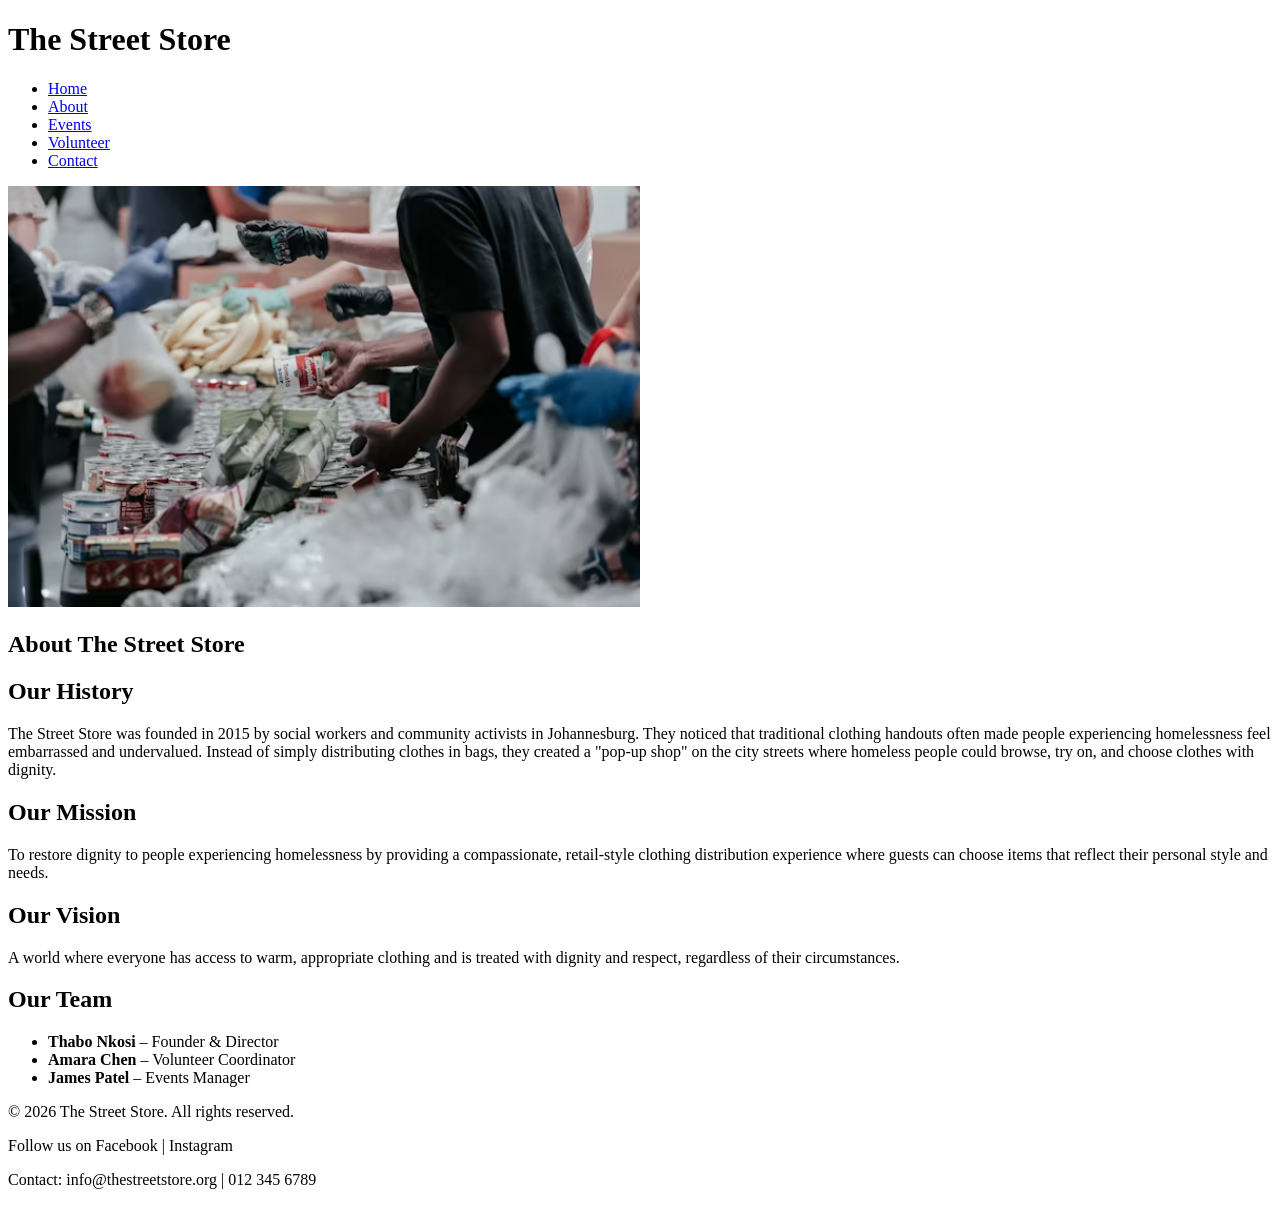
==== the street store/about us.html @ 60e5f22a "initial commit" ====
<!DOCTYPE html>
<html lang="en">
<head>
    <meta charset="UTF-8">
    <meta name="viewport" content="width=device-width, initial-scale=1.0">
    <title>Document</title>
</head>
<body>
     <header>
    <h1>The Street Store</h1>
    <nav>
        <ul>
            <li><a href="index.html">Home</a></li>
            <li><a href="about us.html">About</a></li>
            <li><a href="services.html">Events</a></li>
            <li><a href="enquiry.html">Volunteer</a></li>
            <li><a href="contact.html">Contact</a></li>
        </ul>
    </nav>
    </header>
    <main>

        <section>
            <img src="about.jpg" alt="Volunteers at The Street Store" width="50%">

            <h1>About The Street Store</h1>

            <h2>Our History</h2>
            <p>The Street Store was founded in 2015 by social workers and community activists in Johannesburg. 
                They noticed that traditional clothing handouts often made people experiencing homelessness feel embarrassed
                and undervalued. Instead of simply distributing clothes in bags, they created a "pop-up shop" on the city
                streets
                where homeless people could browse, try on, and choose clothes with dignity.</p>

     <h2>Our Mission</h2>
       <p>To restore dignity to people experiencing homelessness by providing a compassionate, retail-style clothing
            distribution experience where guests can choose items that reflect their personal style and needs.</p>

   <h2>Our Vision</h2>
            <p>A world where everyone has access to warm, appropriate clothing and is treated with dignity and respect,
                 regardless of their circumstances.</p>

            <h2>Our Team</h2>
            <ul>
                <li><strong>Thabo Nkosi</strong> – Founder & Director</li>
                <li><strong>Amara Chen</strong> – Volunteer Coordinator</li>
                <li><strong>James Patel</strong> – Events Manager</li>
            </ul>
        </section>

        </main>

    <footer>
        <p>&copy; 2026 The Street Store. All rights reserved.</p>
        <p>Follow us on Facebook | Instagram</p>
        <p>Contact: info@thestreetstore.org | 012 345 6789</p>
    </footer>
    
</body>
</html>
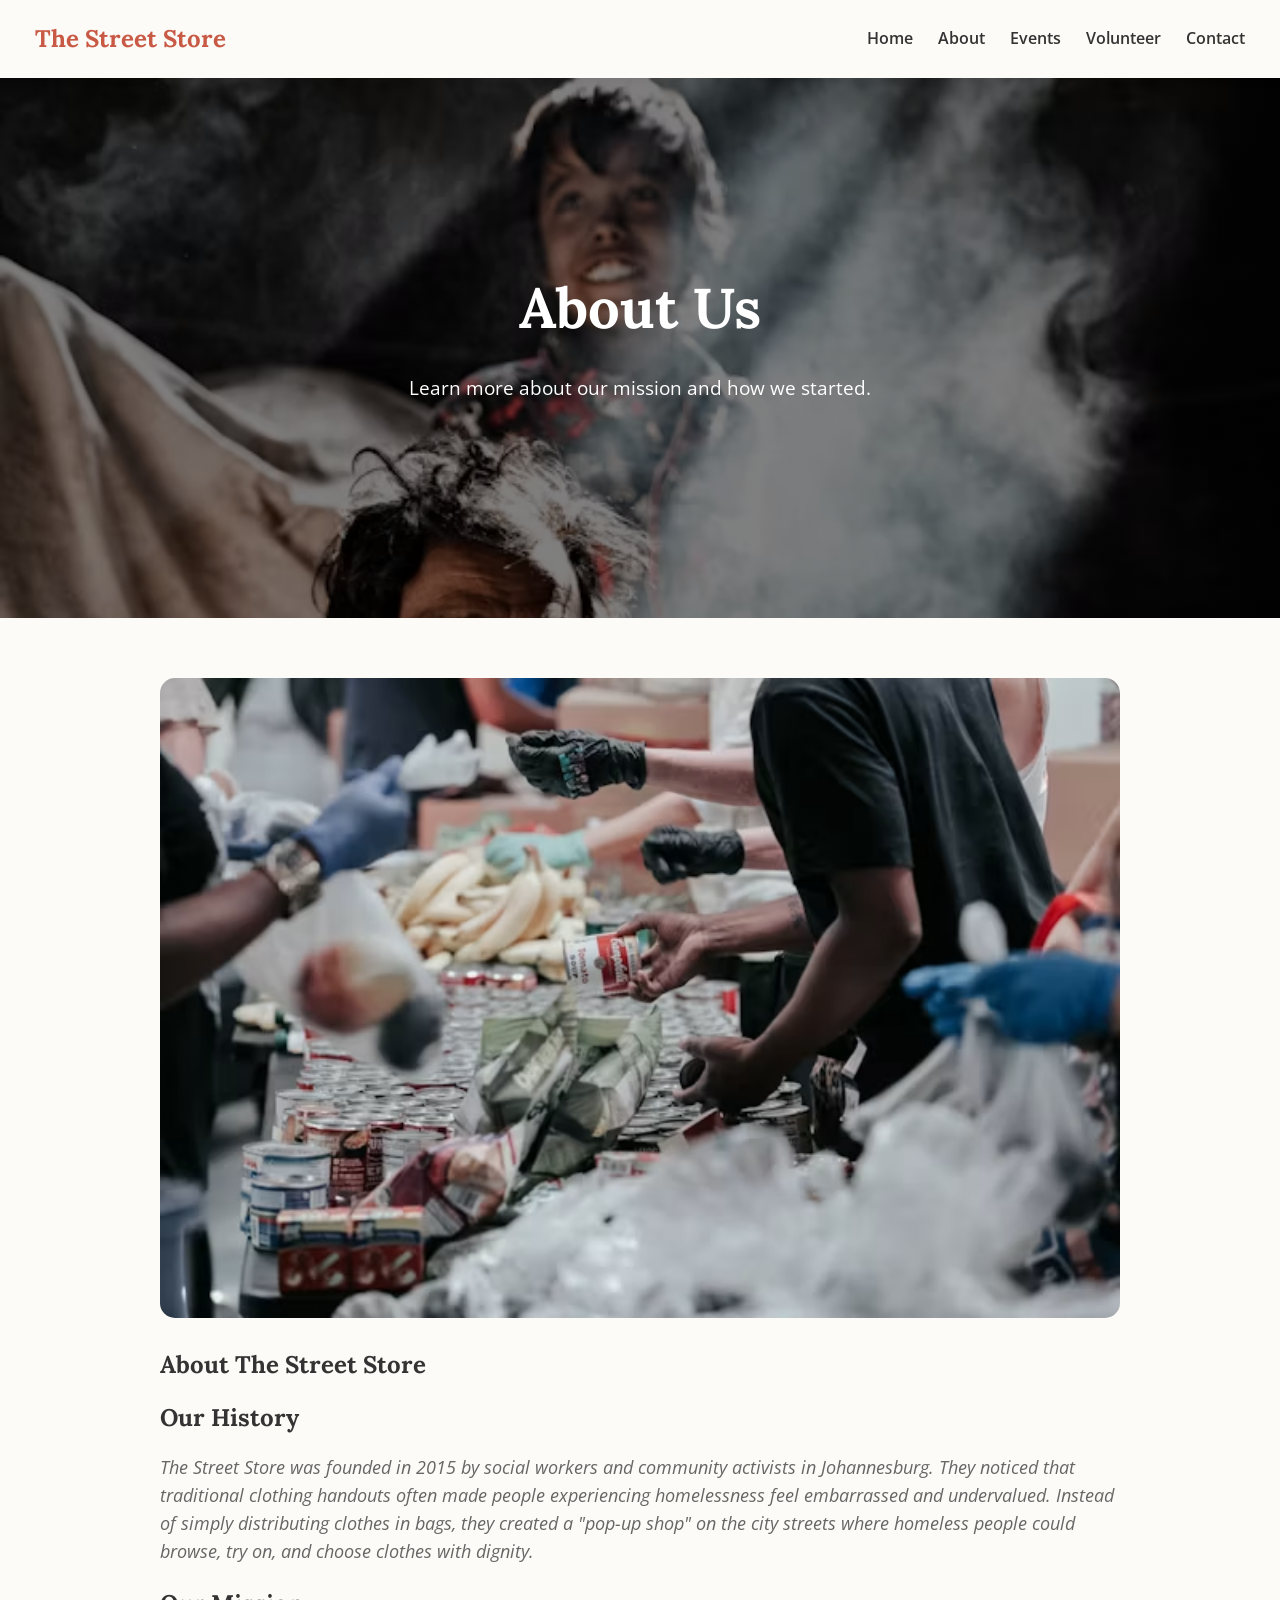
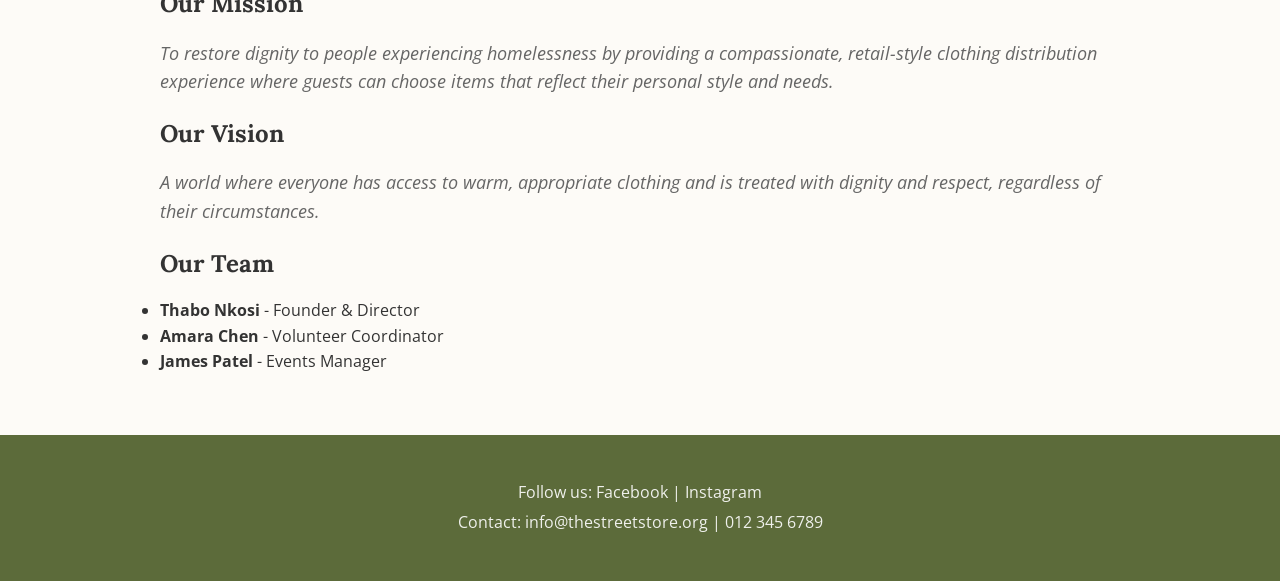
==== commit 4bb8a8d6: "Added README and final CSS files" ====
--- a/the street store/about us.html
+++ b/the street store/about us.html
@@ -3,12 +3,13 @@
 <head>
     <meta charset="UTF-8">
     <meta name="viewport" content="width=device-width, initial-scale=1.0">
-    <title>Document</title>
+    <title>About Us | The Street Store</title>
+    <link rel="stylesheet" href="styles.css">
 </head>
 <body>
-     <header>
-    <h1>The Street Store</h1>
+
     <nav>
+        <div class="logo">The Street Store</div>
         <ul>
             <li><a href="index.html">Home</a></li>
             <li><a href="about us.html">About</a></li>
@@ -17,44 +18,50 @@
             <li><a href="contact.html">Contact</a></li>
         </ul>
     </nav>
+
+    <header class="hero">
+        <div class="hero-content">
+            <h1>About Us</h1>
+            <p>Learn more about our mission and how we started.</p>
+        </div>
     </header>
+
     <main>
-
-        <section>
-            <img src="about.jpg" alt="Volunteers at The Street Store" width="50%">
-
-            <h1>About The Street Store</h1>
-
-            <h2>Our History</h2>
-            <p>The Street Store was founded in 2015 by social workers and community activists in Johannesburg. 
-                They noticed that traditional clothing handouts often made people experiencing homelessness feel embarrassed
-                and undervalued. Instead of simply distributing clothes in bags, they created a "pop-up shop" on the city
-                streets
-                where homeless people could browse, try on, and choose clothes with dignity.</p>
-
-     <h2>Our Mission</h2>
-       <p>To restore dignity to people experiencing homelessness by providing a compassionate, retail-style clothing
-            distribution experience where guests can choose items that reflect their personal style and needs.</p>
-
-   <h2>Our Vision</h2>
-            <p>A world where everyone has access to warm, appropriate clothing and is treated with dignity and respect,
+        <section class="story">
+            <div class="story-text">
+                <img src="about.jpg" alt="Volunteers at The Street Store" style="width: 100%; border-radius: 15px; margin-bottom: 20px;">
+                
+                <h1>About The Street Store</h1>
+                
+                <h2>Our History</h2>
+                <p>The Street Store was founded in 2015 by social workers and community activists in Johannesburg. 
+                They noticed that traditional clothing handouts often made people experiencing homelessness feel embarrassed and undervalued. 
+                Instead of simply distributing clothes in bags, they created a "pop-up shop" on the city streets where homeless people could browse, 
+                try on, and choose clothes with dignity.</p>
+                
+                <h2>Our Mission</h2>
+                <p>To restore dignity to people experiencing homelessness by providing a compassionate,
+                 retail-style clothing distribution experience where guests can choose items that reflect
+                  their personal style and needs.</p>
+                
+                <h2>Our Vision</h2>
+                <p>A world where everyone has access to warm, appropriate clothing and is treated with dignity and respect,
                  regardless of their circumstances.</p>
-
-            <h2>Our Team</h2>
-            <ul>
-                <li><strong>Thabo Nkosi</strong> – Founder & Director</li>
-                <li><strong>Amara Chen</strong> – Volunteer Coordinator</li>
-                <li><strong>James Patel</strong> – Events Manager</li>
-            </ul>
+                
+                <h2>Our Team</h2>
+                <ul>
+                    <li><strong>Thabo Nkosi</strong> - Founder & Director</li>
+                    <li><strong>Amara Chen</strong> - Volunteer Coordinator</li>
+                    <li><strong>James Patel</strong> - Events Manager</li>
+                </ul>
+            </div>
         </section>
-
-        </main>
+    </main>
 
     <footer>
-        <p>&copy; 2026 The Street Store. All rights reserved.</p>
-        <p>Follow us on Facebook | Instagram</p>
+        <p>Follow us: Facebook | Instagram</p>
         <p>Contact: info@thestreetstore.org | 012 345 6789</p>
     </footer>
-    
+
 </body>
 </html>
--- a/the street store/styles.css
+++ b/the street store/styles.css
@@ -0,0 +1,247 @@
+@import url('https://fonts.googleapis.com/css2?family=Lora:wght@500;700&family=Open+Sans:wght@400;600&display=swap');
+
+:root {
+    --terracotta: #C85A45;
+    --cream: #FDFBF7;
+    --sage: #8A9A5B;
+    --dark-sage: #5C6B3A;
+    --text-dark: #333333;
+    --text-light: #666666;
+    --font-heading: 'Lora', serif;
+    --font-body: 'Open Sans', sans-serif;
+}
+
+* {
+    margin: 0;
+    padding: 0;
+    box-sizing: border-box;
+}
+
+body {
+    font-family: var(--font-body);
+    line-height: 1.6;
+    background-color: var(--cream);
+    color: var(--text-dark);
+}
+
+h1, h2, h3 {
+    font-family: var(--font-heading);
+    color: var(--text-dark);
+    margin-bottom: 15px;
+}
+
+nav {
+    background-color: var(--cream);
+    padding: 20px 35px;
+    display: flex;
+    justify-content: space-between;
+    align-items: center;
+    box-shadow: 0 2px 10px rgba(0,0,0,0.05);
+    position: sticky;
+    top: 0;
+    z-index: 1000;
+}
+
+.logo {
+    font-family: var(--font-heading);
+    font-size: 1.5rem;
+    font-weight: 700;
+    color: var(--terracotta);
+}
+
+nav ul {
+    list-style: none;
+    display: flex;
+    gap: 25px;
+}
+
+nav a {
+    text-decoration: none;
+    color: var(--text-dark);
+    font-weight: 600;
+    transition: color 0.3s ease;
+}
+
+nav a:hover {
+    color: var(--terracotta);
+}
+
+.hero {
+    background: linear-gradient(rgba(0,0,0,0.5), rgba(0,0,0,0.5)), url('hero.jpg') no-repeat center top/cover;
+    min-height: 60vh;
+    padding: 100px 20px;
+    display: flex;
+    justify-content: center;
+    align-items: center;
+    text-align: center;
+    color: white;
+    padding: 0 20px;
+}
+
+.hero-content h1 {
+    color: white;
+    font-size: 3.5rem;
+    margin-bottom: 20px;
+}
+
+.hero-content p {
+    font-size: 1.2rem;
+    max-width: 600px;
+    margin: 0 auto 30px auto;
+}
+
+.hero-buttons {
+    display: flex;
+    gap: 15px;
+    justify-content: center;
+}
+
+.btn {
+    padding: 12px 30px;
+    border-radius: 50px;
+    text-decoration: none;
+    font-weight: 600;
+    transition: all 0.3s ease;
+}
+
+.btn-primary {
+    background-color: var(--terracotta);
+    color: white;
+}
+
+.btn-primary:hover {
+    background-color: #A04030;
+}
+
+.btn-secondary {
+    background-color: var(--sage);
+    color: white;
+}
+
+.btn-secondary:hover {
+    background-color: var(--dark-sage);
+}
+
+.stats {
+    display: flex;
+    justify-content: center;
+    gap: 50px;
+    padding: 50px 20px;
+    background-color: white;
+    text-align: center;
+}
+
+.stat-item h3 {
+    font-size: 2.5rem;
+    color: var(--terracotta);
+    margin-bottom: 5px;
+}
+
+.stat-item p {
+    font-weight: 600;
+    color: var(--text-light);
+}
+
+.story {
+    display: flex;
+    align-items: center;
+    gap: 40px;
+    max-width: 1000px;
+    margin: 60px auto;
+    padding: 0 20px;
+}
+
+.story-image {
+    flex: 1;
+}
+
+.story-image img {
+    width: 100%;
+    border-radius: 15px;
+    box-shadow: 0 10px 20px rgba(0,0,0,0.1);
+}
+
+.story-text {
+    flex: 1;
+}
+
+.story-text p {
+    font-size: 1.1rem;
+    font-style: italic;
+    color: var(--text-light);
+    margin-bottom: 20px;
+}
+
+.events {
+    max-width: 800px;
+    margin: 0 auto 60px auto;
+    padding: 40px;
+    background-color: white;
+    border-radius: 15px;
+    box-shadow: 0 5px 15px rgba(0,0,0,0.05);
+}
+
+.events ul {
+    list-style: none;
+    margin-top: 20px;
+}
+
+.events li {
+    padding: 15px 0;
+    border-bottom: 1px solid #eee;
+    font-size: 1.1rem;
+}
+
+.events li:last-child {
+    border-bottom: none;
+}
+
+footer {
+    background-color: var(--dark-sage);
+    color: white;
+    text-align: center;
+    padding: 40px 20px;
+}
+
+footer p {
+    margin: 5px 0;
+    opacity: 0.9;
+}
+
+@media (max-width: 768px) {
+    nav {
+        flex-direction: column;
+        padding: 15px;
+        gap: 15px;
+    }
+    
+    nav ul {
+        flex-direction: column;
+        align-items: center;
+        gap: 10px;
+    }
+
+    .hero-content h1 {
+        font-size: 2.2rem;
+    }
+    
+    .hero-buttons {
+        flex-direction: column;
+        gap: 10px;
+    }
+
+    .stats {
+        flex-direction: column;
+        gap: 30px;
+    }
+
+    .story {
+        flex-direction: column;
+        text-align: center;
+    }
+
+    .events {
+        margin: 0 15px 40px 15px;
+        padding: 20px;
+    }
+}
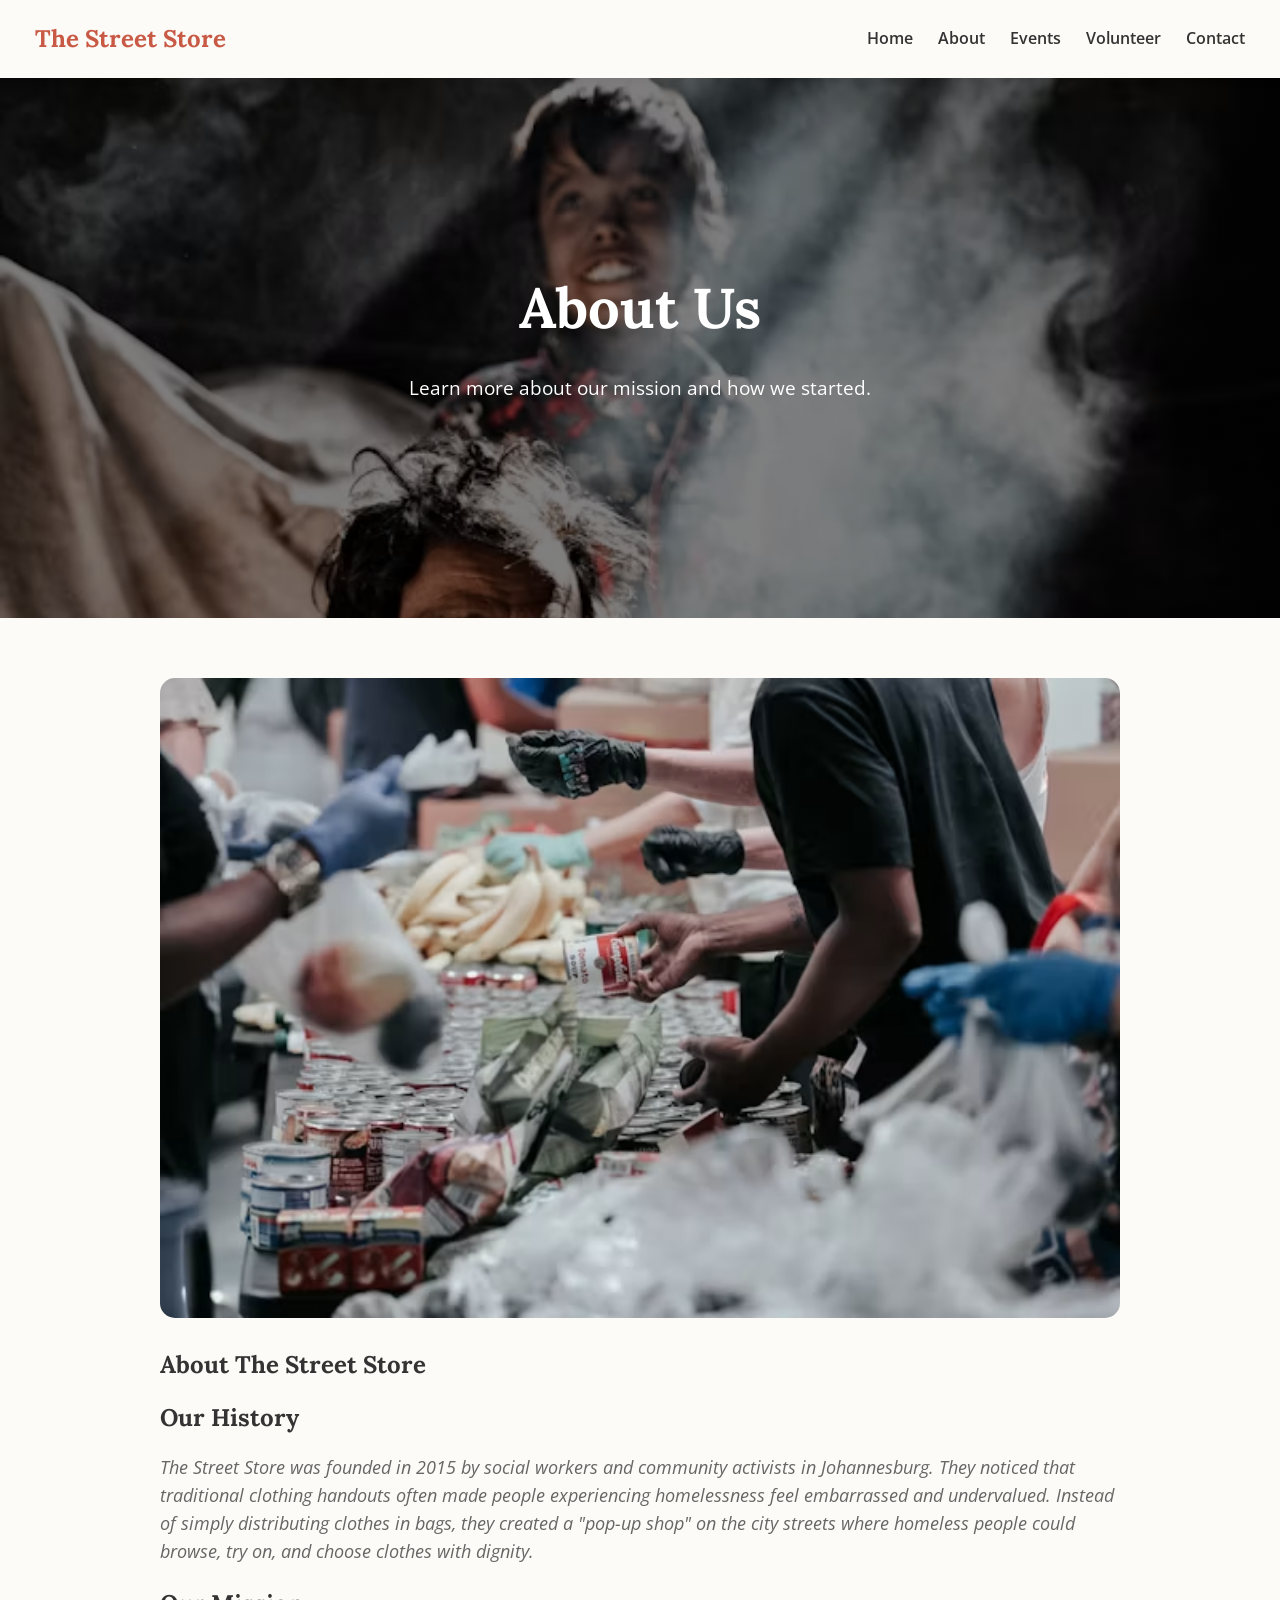
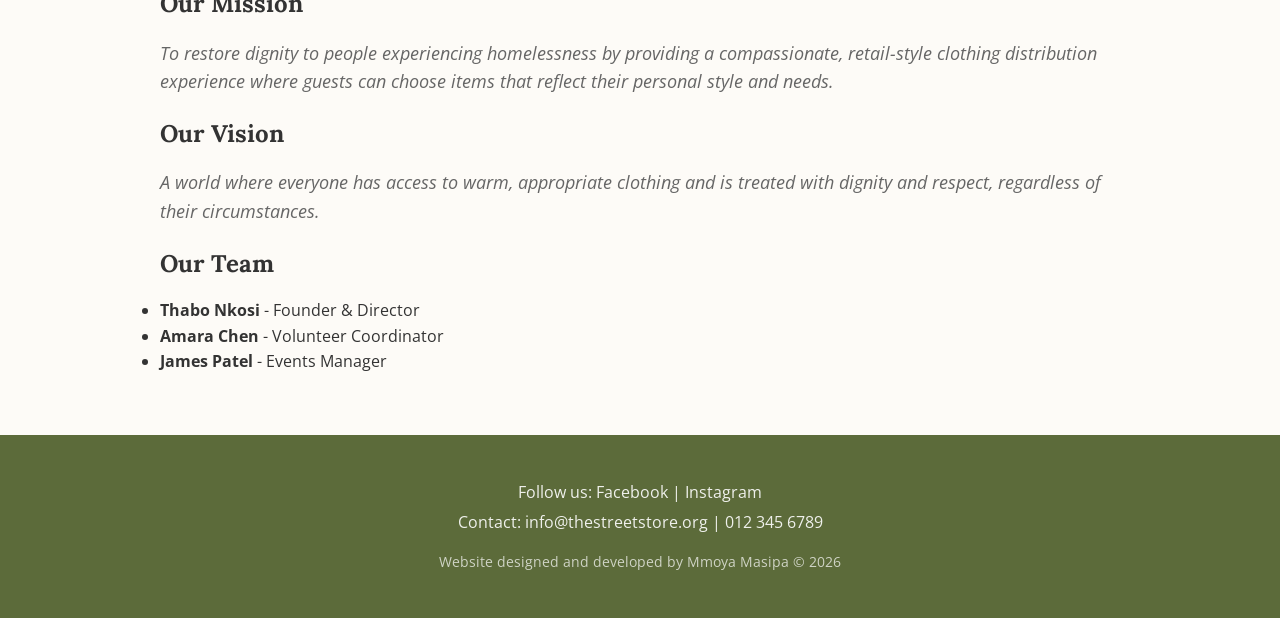
==== commit 7d5bfe23: "Part 3: Added student author credit to footer on all pages" ====
--- a/the street store/about us.html
+++ b/the street store/about us.html
@@ -4,13 +4,23 @@
     <meta charset="UTF-8">
     <meta name="viewport" content="width=device-width, initial-scale=1.0">
     <title>About Us | The Street Store</title>
+    <meta name="description" content="Learn about The Street Store's history, mission, and vision. Founded in 2015, we provide a retail-style clothing distribution experience for the homeless.">
+    <meta name="keywords" content="about The Street Store, charity history, social work Johannesburg, homeless charity mission">
+    <meta name="author" content="Mmoya Masipa">
     <link rel="stylesheet" href="styles.css">
 </head>
 <body>
 
     <nav>
         <div class="logo">The Street Store</div>
-        <ul>
+
+        <button class="menu-toggle" id="mobile-menu" aria-expanded="false">
+            <span class="bar"></span>
+            <span class="bar"></span>
+            <span class="bar"></span>
+        </button>
+
+        <ul class="nav-links" id="nav-links">
             <li><a href="index.html">Home</a></li>
             <li><a href="about us.html">About</a></li>
             <li><a href="services.html">Events</a></li>
@@ -61,7 +71,9 @@
     <footer>
         <p>Follow us: Facebook | Instagram</p>
         <p>Contact: info@thestreetstore.org | 012 345 6789</p>
+        <p style="font-size: 0.85rem; opacity: 0.7; margin-top: 15px;">Website designed and developed by Mmoya Masipa &copy; 2026</p>
     </footer>
 
+    <script src="../js/script.js"></script>
 </body>
 </html>
--- a/the street store/styles.css
+++ b/the street store/styles.css
@@ -41,6 +41,9 @@
     top: 0;
     z-index: 1000;
 }
+.menu-toggle { 
+    display: none;
+}
 
 .logo {
     font-family: var(--font-heading);
@@ -76,6 +79,7 @@
     text-align: center;
     color: white;
     padding: 0 20px;
+        transition: background-image 1s ease-in-out;
 }
 
 .hero-content h1 {
@@ -209,17 +213,37 @@
 }
 
 @media (max-width: 768px) {
-    nav {
-        flex-direction: column;
-        padding: 15px;
-        gap: 15px;
-    }
-    
-    nav ul {
-        flex-direction: column;
-        align-items: center;
-        gap: 10px;
-    }
+
+   .menu-toggle {
+    display: flex;
+    flex-direction: column;
+    gap: 5px;
+    cursor: pointer;
+    background: transparent;
+    border: none;
+    padding: 8px;
+    z-index: 1001;
+   }
+
+   .bar {
+    width: 25px;
+    height: 3px;
+    background-color: var(--text-dark);
+    transition: 0.3s;
+   }
+
+   nav .nav-links {
+    display: none;
+    width: 100%;
+    flex-direction: column;
+    align-items: center;
+    padding-top: 20px;
+    gap: 15px;
+   }
+
+   nav .nav-links.active {
+    display: flex;
+   }
 
     .hero-content h1 {
         font-size: 2.2rem;
@@ -244,4 +268,47 @@
         margin: 0 15px 40px 15px;
         padding: 20px;
     }
+}
+
+.gallery-section {
+    padding: 60px 20px;
+    background-color: #e5e5e5; 
+    text-align: center;
+    overflow: hidden; 
+}
+
+.gallery-section h2 {
+    margin-bottom: 30px;
+    color: var(--text-dark);
+}
+
+.gallery-container {
+    width: 100%;
+    max-width: 1200px;
+    margin: 0 auto;
+    overflow: hidden;
+    position: relative;
+}
+
+.gallery-track {
+    display: flex;
+    gap: 20px;
+    transition: transform 0.5s ease-in-out;
+    width: max-content;
+}
+
+.gallery-track img {
+    width: 300px; 
+    height: 200px;
+    object-fit: cover;
+    border-radius: 10px;
+    box-shadow: 0 4px 10px rgba(0,0,0,0.2);
+    filter: grayscale(40%); 
+    transition: filter 0.3s ease;
+    cursor: pointer;
+}
+
+.gallery-track img:hover {
+    filter: grayscale(0%); 
+    transform: scale(1.05);
 }
